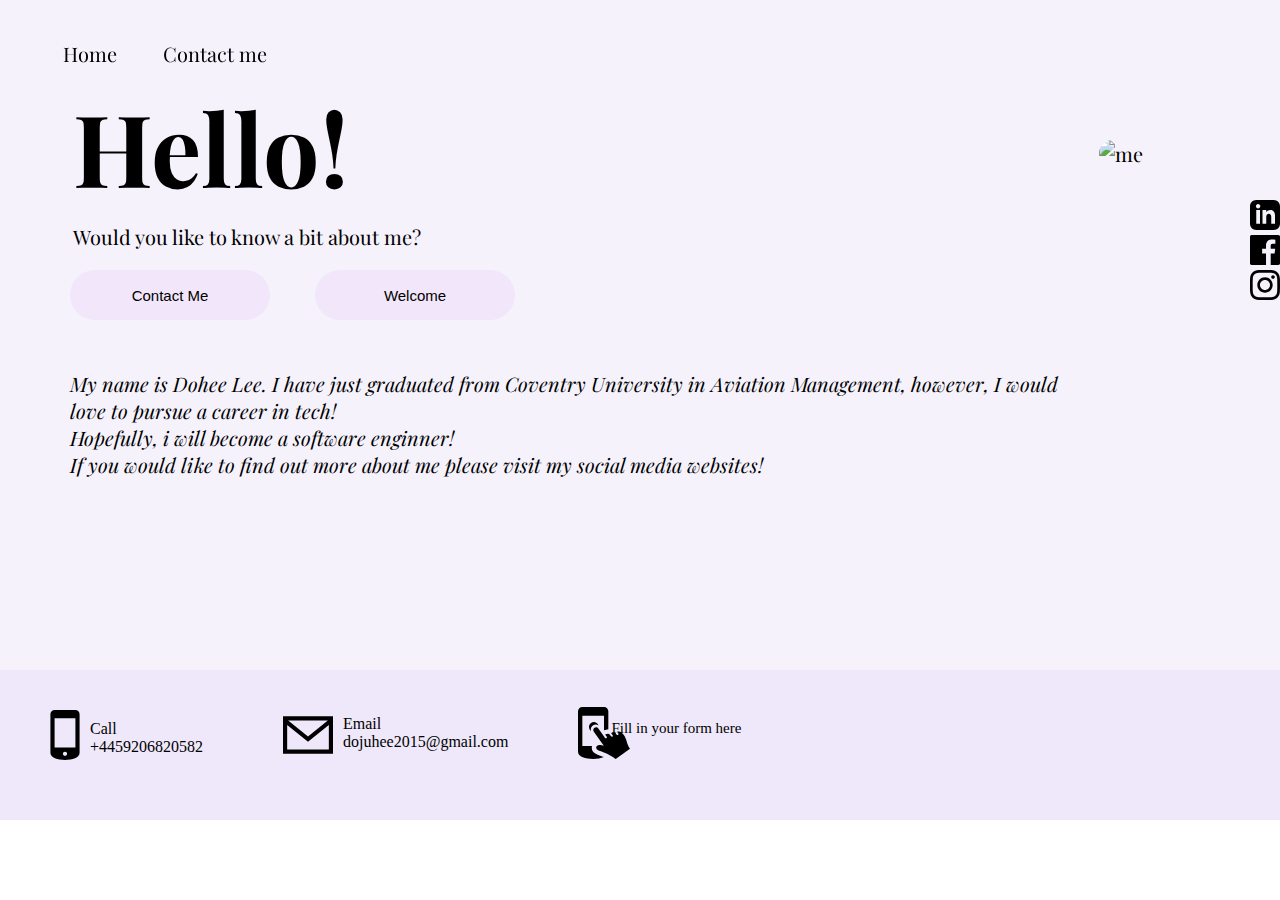
==== index.html @ febaa9a5 "first commit" ====
<!DOCTYPE html>
<html lang="en">
  <head>
    <link rel="stylesheet" href="index.css" />
    <link rel="preconnect" href="https://fonts.googleapis.com" />
    <link rel="preconnect" href="https://fonts.gstatic.com" crossorigin />
    <link
      href="https://fonts.googleapis.com/css2?family=Playfair+Display&display=swap"
      rel="stylesheet"
    />
    <meta charset="UTF-8" />
    <meta http-equiv="X-UA-Compatible" content="IE=edge" />
    <meta name="viewport" content="width=device-width, initial-scale=1.0" />
    <title>My website</title>
  </head>
  <body>
    <div class="me" id="about-me">
      <nav>
        <ul>
          <li><a href="#about-me">Home</a></li>
          <li><a href="#contact-d">Contact me</a></li>
        </ul>
      </nav>
      <div class="main">
        <h1>Hello!</h1>
        <p>Would you like to know a bit about me?</p>
        <a href="form.html"> <button>Contact Me</button> </a>
        <button id="button">Welcome</button>
        <p id="message"></p>
        <div class="about-me">
          <p class="information">
            My name is Dohee Lee. I have just graduated from Coventry University
            in Aviation Management, however, I would love to pursue a career in
            tech! <span>Hopefully, i will become a software enginner!</span> <span></span>If you would like to find out more about me please visit my social media websites! </span>
          </p>
          <div class="image">
            <img
              src="../Portfolio 1 /images/image1.jpeg"
              alt="me"
            />
            <div class="image-overlay">
              <img
                class="yoona"
                src="../Portfolio 1 /images/image2.jpeg"
                alt="another-me"
              />
            </div>
          </div>
        </div>
        <div class="social-area">
          <div class="social">
            <a href="https://www.linkedin.com/in/dohee-lee-7115001ba/">
              <svg
                xmlns="http://www.w3.org/2000/svg"
                width="30"
                height="30"
                viewBox="0 0 24 24"
              >
                <path
                  d="M19 0h-14c-2.761 0-5 2.239-5 5v14c0 2.761 2.239 5 5 5h14c2.762 0 5-2.239 5-5v-14c0-2.761-2.238-5-5-5zm-11 19h-3v-11h3v11zm-1.5-12.268c-.966 0-1.75-.79-1.75-1.764s.784-1.764 1.75-1.764 1.75.79 1.75 1.764-.783 1.764-1.75 1.764zm13.5 12.268h-3v-5.604c0-3.368-4-3.113-4 0v5.604h-3v-11h3v1.765c1.396-2.586 7-2.777 7 2.476v6.759z"
                />
              </svg>
            </a>
            <a href="https://www.facebook.com/dohee.lee.969">
              <svg
                xmlns="http://www.w3.org/2000/svg"
                width="30"
                height="30"
                viewBox="0 0 24 24"
              >
                <path
                  d="M22.675 0h-21.35c-.732 0-1.325.593-1.325 1.325v21.351c0 .731.593 1.324 1.325 1.324h11.495v-9.294h-3.128v-3.622h3.128v-2.671c0-3.1 1.893-4.788 4.659-4.788 1.325 0 2.463.099 2.795.143v3.24l-1.918.001c-1.504 0-1.795.715-1.795 1.763v2.313h3.587l-.467 3.622h-3.12v9.293h6.116c.73 0 1.323-.593 1.323-1.325v-21.35c0-.732-.593-1.325-1.325-1.325z"
                />
              </svg>
            </a>
            <a href="https://www.instagram.com/doyaa_lee">
              <svg
                xmlns="http://www.w3.org/2000/svg"
                width="30"
                height="30"
                viewBox="0 0 24 24"
              >
                <path
                  d="M12 2.163c3.204 0 3.584.012 4.85.07 3.252.148 4.771 1.691 4.919 4.919.058 1.265.069 1.645.069 4.849 0 3.205-.012 3.584-.069 4.849-.149 3.225-1.664 4.771-4.919 4.919-1.266.058-1.644.07-4.85.07-3.204 0-3.584-.012-4.849-.07-3.26-.149-4.771-1.699-4.919-4.92-.058-1.265-.07-1.644-.07-4.849 0-3.204.013-3.583.07-4.849.149-3.227 1.664-4.771 4.919-4.919 1.266-.057 1.645-.069 4.849-.069zm0-2.163c-3.259 0-3.667.014-4.947.072-4.358.2-6.78 2.618-6.98 6.98-.059 1.281-.073 1.689-.073 4.948 0 3.259.014 3.668.072 4.948.2 4.358 2.618 6.78 6.98 6.98 1.281.058 1.689.072 4.948.072 3.259 0 3.668-.014 4.948-.072 4.354-.2 6.782-2.618 6.979-6.98.059-1.28.073-1.689.073-4.948 0-3.259-.014-3.667-.072-4.947-.196-4.354-2.617-6.78-6.979-6.98-1.281-.059-1.69-.073-4.949-.073zm0 5.838c-3.403 0-6.162 2.759-6.162 6.162s2.759 6.163 6.162 6.163 6.162-2.759 6.162-6.163c0-3.403-2.759-6.162-6.162-6.162zm0 10.162c-2.209 0-4-1.79-4-4 0-2.209 1.791-4 4-4s4 1.791 4 4c0 2.21-1.791 4-4 4zm6.406-11.845c-.796 0-1.441.645-1.441 1.44s.645 1.44 1.441 1.44c.795 0 1.439-.645 1.439-1.44s-.644-1.44-1.439-1.44z"
                />
              </svg>
            </a>
          </div>
        </div>
      </div>
    </div>
    <div class="contact" id="contact-d">
      <div class="phone">
        <svg
          xmlns="http://www.w3.org/2000/svg"
          width="50"
          height="50"
          viewBox="0 0 24 24"
        >
          <path
            d="M7 0c-1.105 0-2 .896-2 2v18.678c-.001 2.213 3.503 3.322 7.005 3.322 3.498 0 6.995-1.106 6.995-3.322v-18.678c0-1.104-.895-2-2-2h-10zm5 22c-.552 0-1-.448-1-1s.448-1 1-1 1 .448 1 1-.448 1-1 1zm5-4h-10v-14h10v14z"
          />
        </svg>
      </div>
      <div class="phone-number">
        <div class="contact-me">Call</div>
        <div class="contact-me">+4459206820582</div>
      </div>
      <div class="email">
        <div>
          <svg
            xmlns="http://www.w3.org/2000/svg"
            width="50"
            height="50"
            viewBox="0 0 24 24"
          >
            <path
              d="M0 3v18h24v-18h-24zm21.518 2l-9.518 7.713-9.518-7.713h19.036zm-19.518 14v-11.817l10 8.104 10-8.104v11.817h-20z"
            />
          </svg>
        </div>
        <div class="email-container">
          <div class="email-info">Email</div>
          <div class="email-info">dojuhee2015@gmail.com</div>
        </div>
      </div>
      <div class="ways-to-contact">
        <a class="click" href="form.html">
          <svg
            xmlns="http://www.w3.org/2000/svg"
            width="52"
            height="52"
            viewBox="0 0 24 24"
          >
            <path
              d="M6.02 7.389c.399-.285.85-.417 1.292-.417.944 0 1.852.6 2.15 1.599-.382-.294-.83-.437-1.281-.437-.458 0-.919.147-1.321.434-.799.57-1.153 1.541-.845 2.461-1.242-.89-1.247-2.747.005-3.64zm3.741 12.77c.994.334 4.071 1.186 7.635 3.841l6.604-4.71c-1.713-2.402-1.241-4.082-2.943-6.468-1.162-1.628-1.827-1.654-3.037-1.432l.599.84c.361.507-.405 1.05-.764.544l-.534-.75c-.435-.609-1.279-.229-2.053-.051l.727 1.019c.36.505-.403 1.051-.764.544l-.629-.882c-.446-.626-1.318-.208-2.095-.01l.769 1.078c.363.508-.405 1.049-.764.544l-3.118-4.366c-.968-1.358-3.088.083-2.086 1.489l4.605 6.458c-.494-.183-1.363-.349-1.93-.349-1.754 0-2.429 1.92-.222 2.661zm-3.286-2.159h-4.475v-14h10v6.688l2-.471v-8.217c0-1.104-.895-2-2-2h-10c-1.105 0-2 .896-2 2v18.678c-.001 2.213 3.503 3.322 7.005 3.322 1.812 0 3.619-.299 4.944-.894-2.121-.946-6.378-1.576-5.474-5.106z"
            />
          </svg>
          </a>
          </div>
          <p class="click-form"> Fill in your form here</p>
        </div>
      </div>

    </div>
    <script src="app.js"></script>
  </body>
</html>
---- index.css ----
html,
body {
  padding: 0px;
  margin: 0px;
}

.me {
  background-color: #f5f2fc;
  height: 700px;
  font-size: 20px;
  font-family: 'Playfair display', sans-serif;
  margin-bottom: -30px;
}

nav {
  display: flex;
  justify-content: start;
}

ul {
  display: flex;
  justify-content: space-around;
  list-style-type: none;
  width: 250px;
  margin-right: 100px;
  margin-top: 40px;
  position: fixed;
  left: 0;
}

.main {
  height: 100%;
  margin-top: 80px;
  margin-left: 30px;
  align-items: center;
}

h1 {
  font-size: 100px;
  margin-left: 43px;
  margin-bottom: 10px;
}

.social-area {
  display: flex;
  justify-content: end;
}

.social {
  display: flex;
  flex-direction: column;
  justify-content: end;
  position: fixed;
  top: 200px;
}
p {
  margin-left: 43px;
  margin-top: 5px;
  font-size: 20px;
}

.about-me {
  display: flex;
  justify-content: column;
}

button {
  border: none;
  border-radius: 40px;
  font-size: 15px;
  margin-left: 40px;
  width: 200px;
  height: 50px;
  background-color: #f2e6fa;
  cursor: pointer;
}

button:hover {
  background-color: #e3dce8;
}

button:active {
  background-color: #dbd7de;
  color: black;
}

img {
  height: 400px;
  border-radius: 400px;
  position: relative;
  top: -200px;
  margin-right: 100px;
  cursor: pointer;
}

.yoona {
  width: 400px;
}

.image-overlay {
  position: relative;
  top: -405px;
  opacity: 0;
  transition: opacity 0.25s;
  object-fit: cover;
  width: 100%;
  height: 100%;
}

.image-overlay:hover {
  opacity: 1;
}

.information {
  padding: 10px;
  margin-left: 30px;
  font-style: italic;
  margin-top: 20px;
}

.contact {
  background-color: #eee8fa;
  height: 150px;
  display: flex;
}

.phone {
  margin-left: 40px;
  position: relative;
  bottom: -40px;
}

.phone-number {
  display: flex;
  flex-direction: column;
}
.contact-me {
  position: relative;
  bottom: -50px;
  display: flex;
  flex-direction: column;
}

.email {
  margin-left: 80px;
  margin-top: 40px;
  display: flex;
}

.email-container {
  margin-left: 10px;
  position: relative;
  bottom: -5px;
  display: flex;
  flex-direction: column;
}

.ways-to-contact {
  margin-left: 70px;
  display: flex;
  justify-content: space-around;
  width: 3px;
  position: relative;
  bottom: -40px;
}

.click {
  position: relative;
  top: -3px;
}

.click-form {
  font-size: 15px;
  margin-top: 50px;
  margin-left: 30px;
}

a {
  text-decoration: none;
  color: black;
}

span {
  display: block;
}

#message {
  font-size: 20px;
  font-style: italic;
}

#new-message {
  font-size: 20px;
  font-style: italic;
}
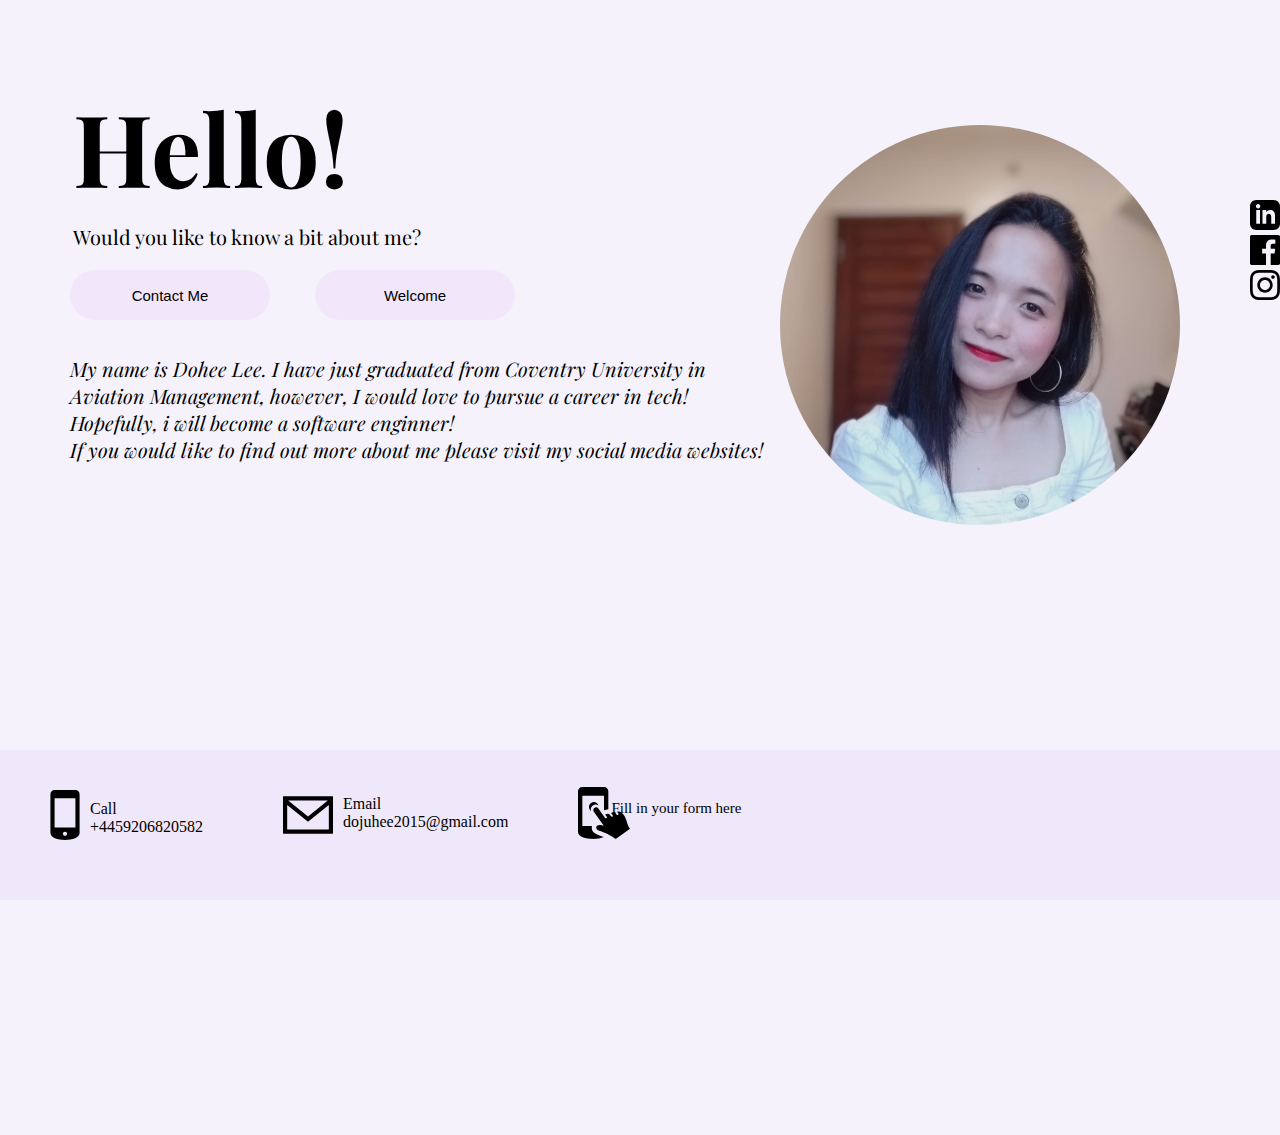
==== commit b9c63be5: "changed the styles" ====
--- a/index.html
+++ b/index.html
@@ -15,15 +15,10 @@
   </head>
   <body>
     <div class="me" id="about-me">
-      <nav>
-        <ul>
-          <li><a href="#about-me">Home</a></li>
-          <li><a href="#contact-d">Contact me</a></li>
-        </ul>
-      </nav>
+  
       <div class="main">
         <h1>Hello!</h1>
-        <p>Would you like to know a bit about me?</p>
+        <p  class="about-me">Would you like to know a bit about me?</p>
         <a href="form.html"> <button>Contact Me</button> </a>
         <button id="button">Welcome</button>
         <p id="message"></p>
@@ -35,13 +30,13 @@
           </p>
           <div class="image">
             <img
-              src="../Portfolio 1 /images/image1.jpeg"
+              src="./images/image1.jpeg"
               alt="me"
             />
             <div class="image-overlay">
               <img
                 class="yoona"
-                src="../Portfolio 1 /images/image2.jpeg"
+                src="./images/image2.jpeg"
                 alt="another-me"
               />
             </div>
--- a/index.css
+++ b/index.css
@@ -1,31 +1,17 @@
-html,
-body {
+* {
   padding: 0px;
   margin: 0px;
 }
 
+body {
+  background-color: #f5f2fc;
+}
+
 .me {
-  background-color: #f5f2fc;
   height: 700px;
   font-size: 20px;
   font-family: 'Playfair display', sans-serif;
   margin-bottom: -30px;
-}
-
-nav {
-  display: flex;
-  justify-content: start;
-}
-
-ul {
-  display: flex;
-  justify-content: space-around;
-  list-style-type: none;
-  width: 250px;
-  margin-right: 100px;
-  margin-top: 40px;
-  position: fixed;
-  left: 0;
 }
 
 .main {
@@ -41,6 +27,9 @@
   margin-bottom: 10px;
 }
 
+.about-me {
+  margin-bottom: 20px;
+}
 .social-area {
   display: flex;
   justify-content: end;
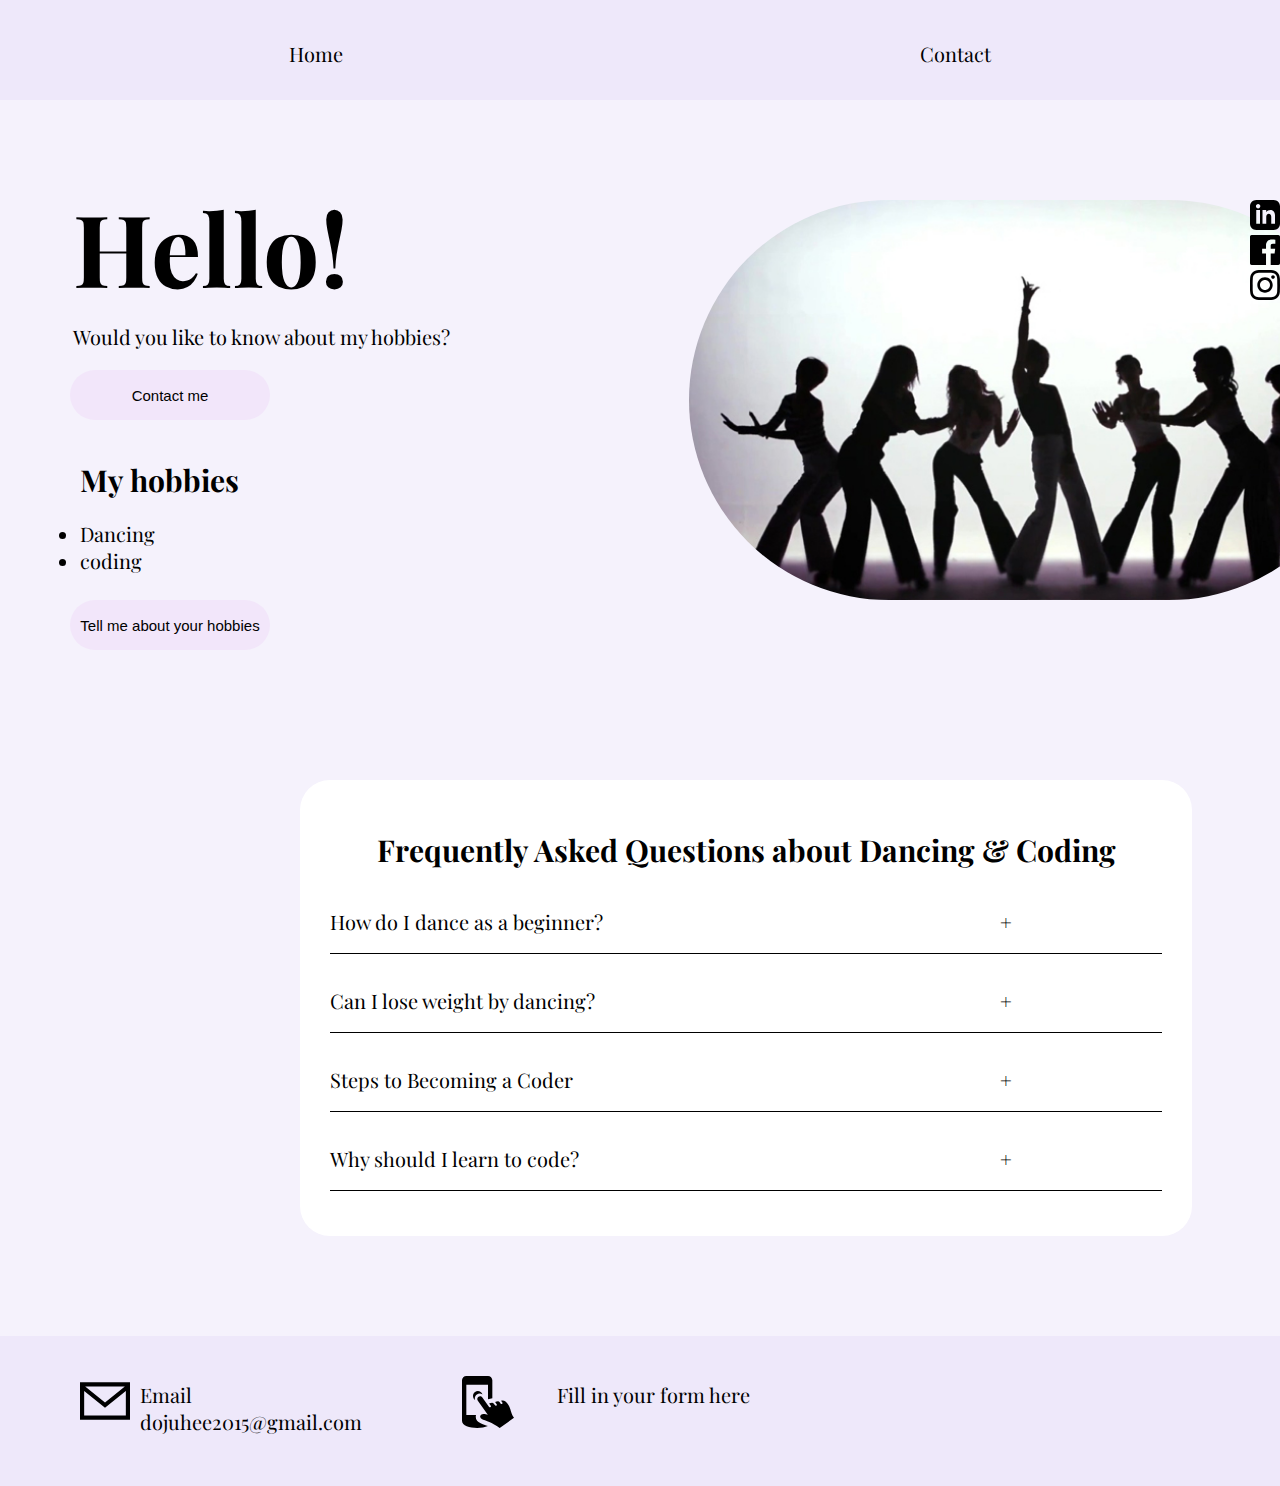
==== commit 625da251: "first commit" ====
--- a/index.html
+++ b/index.html
@@ -11,23 +11,34 @@
     <meta charset="UTF-8" />
     <meta http-equiv="X-UA-Compatible" content="IE=edge" />
     <meta name="viewport" content="width=device-width, initial-scale=1.0" />
-    <title>My website</title>
+    <title>My hobby</title>
   </head>
   <body>
-    <div class="me" id="about-me">
-  
-      <div class="main">
+    <section class="me" id="about-me">
+    <header>
+      <nav>
+        <ul class="navbar">
+          <li>Home</li>
+          <li>Contact</li>
+        </ul>
+      </nav>
+    </header>
+      <section class="main">
         <h1>Hello!</h1>
-        <p  class="about-me">Would you like to know a bit about me?</p>
-        <a href="form.html"> <button>Contact Me</button> </a>
-        <button id="button">Welcome</button>
-        <p id="message"></p>
+        <p  class="about-me">Would you like to know about my hobbies?</p>
+      <a href="form.html"> <button>Contact me</button></a>
+     
+       
         <div class="about-me">
-          <p class="information">
-            My name is Dohee Lee. I have just graduated from Coventry University
-            in Aviation Management, however, I would love to pursue a career in
-            tech! <span>Hopefully, i will become a software enginner!</span> <span></span>If you would like to find out more about me please visit my social media websites! </span>
-          </p>
+          <div class="information">
+            <h2 class="list">My hobbies</h2>
+            <ul class="hobbies">
+              <li class="hobby">Dancing</li>
+              <li class="hobby">coding</li>
+              </ul>
+          </div>
+          <button id="button" class="question1">Tell me about your hobbies</button>
+          <p id="message"></p>
           <div class="image">
             <img
               src="./images/image1.jpeg"
@@ -36,11 +47,13 @@
             <div class="image-overlay">
               <img
                 class="yoona"
-                src="./images/image2.jpeg"
+                src="./images/image2.png"
                 alt="another-me"
               />
             </div>
           </div>
+          
+
         </div>
         <div class="social-area">
           <div class="social">
@@ -82,25 +95,53 @@
             </a>
           </div>
         </div>
+      </section class="FAQ">
+      <div class="accordion">
+        <h2 class="accordian-title">Frequently Asked Questions about Dancing & Coding</h2>
+        <div class="content-container">
+          <div class="question">How do I dance as a beginner?</div>
+          <div class="answer">
+            For beginner dancers we start by introducing the foundation dances
+            gradually until the student gets familiar with them and once
+            comfortable, we move forward with the specialty dances.
+          </div>
+        </div>
+        <div class="content-container">
+          <div class="question">Can I lose weight by dancing?</div>
+          <div class="answer">
+            It is possible to be able to lose weight while dancing! Given the fact
+            that you are going to be in constant movement and your cardio is going
+            to be boosted regularly, the blood flow throughout your body is going
+            to be increased, therefore your metabolism will accelerate as opposed
+            to when your body is not moving. Ultimately you will start to shed
+            pounds as you continue to dance gradually!
+          </div>
+        </div>
+        <div class="content-container">
+          <div class="question">
+            Steps to Becoming a Coder
+          </div>
+          <div class="answer">
+            One of the first steps you can take when planning your career change is to take advantage of free online coding resources such as youtube, udemy or freeCodeCamp. Countless online sources provide valuable career advice, host opportunities for project-based learning.
+          </div>
+        </div>
+        <div class="content-container">
+          <div class="question">Why should I learn to code?</div>
+          <div class="answer">
+           Coding skills can boost your career. 
+            That's because an ability to code can take your career to the next level. Consider a business analyst who 
+            learns how to code. They can open new opportunities, including in business analytics and data science, with coding skills. 
+            Or coding can help them stand out at their next annual review.
+            Learning to code can mean qualifying for promotions or specialized roles. 
+          </div>
+        </div>
       </div>
-    </div>
-    <div class="contact" id="contact-d">
-      <div class="phone">
-        <svg
-          xmlns="http://www.w3.org/2000/svg"
-          width="50"
-          height="50"
-          viewBox="0 0 24 24"
-        >
-          <path
-            d="M7 0c-1.105 0-2 .896-2 2v18.678c-.001 2.213 3.503 3.322 7.005 3.322 3.498 0 6.995-1.106 6.995-3.322v-18.678c0-1.104-.895-2-2-2h-10zm5 22c-.552 0-1-.448-1-1s.448-1 1-1 1 .448 1 1-.448 1-1 1zm5-4h-10v-14h10v14z"
-          />
-        </svg>
-      </div>
-      <div class="phone-number">
-        <div class="contact-me">Call</div>
-        <div class="contact-me">+4459206820582</div>
-      </div>
+      <section>
+        
+      </section>
+    <section class="contact" id="contact-d">
+ 
+    
       <div class="email">
         <div>
           <svg
@@ -132,12 +173,9 @@
             />
           </svg>
           </a>
-          </div>
           <p class="click-form"> Fill in your form here</p>
         </div>
-      </div>
-
-    </div>
+    </section>
     <script src="app.js"></script>
   </body>
 </html>
--- a/index.css
+++ b/index.css
@@ -1,6 +1,7 @@
 * {
   padding: 0px;
   margin: 0px;
+  overflow: 'hidden';
 }
 
 body {
@@ -12,6 +13,18 @@
   font-size: 20px;
   font-family: 'Playfair display', sans-serif;
   margin-bottom: -30px;
+}
+
+nav {
+  background-color: #eee8fa;
+  height: 100px;
+}
+
+.navbar {
+  display: flex;
+  justify-content: space-around;
+  list-style-type: none;
+  padding-top: 40px;
 }
 
 .main {
@@ -19,6 +32,7 @@
   margin-top: 80px;
   margin-left: 30px;
   align-items: center;
+  overflow: hidden;
 }
 
 h1 {
@@ -76,58 +90,51 @@
 img {
   height: 400px;
   border-radius: 400px;
-  position: relative;
-  top: -200px;
-  margin-right: 100px;
+  margin-left: 450px;
+  position: absolute;
+  top: 200px;
+
   cursor: pointer;
 }
 
-.yoona {
-  width: 400px;
-}
-
 .image-overlay {
-  position: relative;
-  top: -405px;
+  position: absolute;
+  top: 1px;
   opacity: 0;
   transition: opacity 0.25s;
   object-fit: cover;
-  width: 100%;
-  height: 100%;
 }
 
 .image-overlay:hover {
   opacity: 1;
-}
-
-.information {
-  padding: 10px;
-  margin-left: 30px;
-  font-style: italic;
-  margin-top: 20px;
 }
 
 .contact {
   background-color: #eee8fa;
   height: 150px;
   display: flex;
-}
-
-.phone {
-  margin-left: 40px;
-  position: relative;
-  bottom: -40px;
-}
-
-.phone-number {
-  display: flex;
-  flex-direction: column;
-}
-.contact-me {
-  position: relative;
-  bottom: -50px;
-  display: flex;
-  flex-direction: column;
+
+  overflow: hidden;
+}
+
+.hobbies {
+  list-style-type: disc;
+}
+
+.question1 {
+  position: absolute;
+  top: 600px;
+}
+
+.information {
+  margin-left: 50px;
+  margin-top: 20px;
+}
+.list {
+  margin-bottom: 20px;
+}
+.more-hobbies {
+  margin-top: 100px;
 }
 
 .email {
@@ -145,23 +152,10 @@
 }
 
 .ways-to-contact {
-  margin-left: 70px;
   display: flex;
   justify-content: space-around;
-  width: 3px;
-  position: relative;
-  bottom: -40px;
-}
-
-.click {
-  position: relative;
-  top: -3px;
-}
-
-.click-form {
-  font-size: 15px;
-  margin-top: 50px;
-  margin-left: 30px;
+  margin-left: 100px;
+  margin-top: 40px;
 }
 
 a {
@@ -174,11 +168,66 @@
 }
 
 #message {
-  font-size: 20px;
+  font-size: 40px;
   font-style: italic;
-}
-
-#new-message {
-  font-size: 20px;
-  font-style: italic;
-}
+  position: absolute;
+  top: 660px;
+}
+
+.accordion {
+  width: 65%;
+  background-color: #ffffff;
+  padding: 30px;
+  border-radius: 30px;
+  margin-left: 300px;
+  margin-top: -100px;
+  margin-bottom: 100px;
+}
+
+h2 {
+  margin: 0;
+  text-align: center;
+  margin: 20px 0px 20px 0;
+}
+
+.accordion .content-container .question {
+  font-size: 20px;
+  padding: 18px 0px;
+  cursor: pointer;
+  border-bottom: 1px solid black;
+}
+
+.accordion .content-container .question:after {
+  content: '+';
+  position: absolute;
+  left: 1000px;
+}
+
+.question:hover {
+  color: #f7e4d2;
+}
+
+.accordion .content-container .answer {
+  padding-top: 15px;
+  font-size: 20px;
+  line-height: 1.5;
+  width: 100%;
+
+  height: 0px;
+  overflow: hidden;
+  transition: 1s;
+}
+
+.accordion .content-container.active .question {
+  font-size: 18px;
+  transition: 2s;
+}
+
+.accordion .content-container.active .question::after {
+  content: '-';
+  transition: 5s;
+}
+
+.accordion .content-container.active .answer {
+  height: 150px;
+}
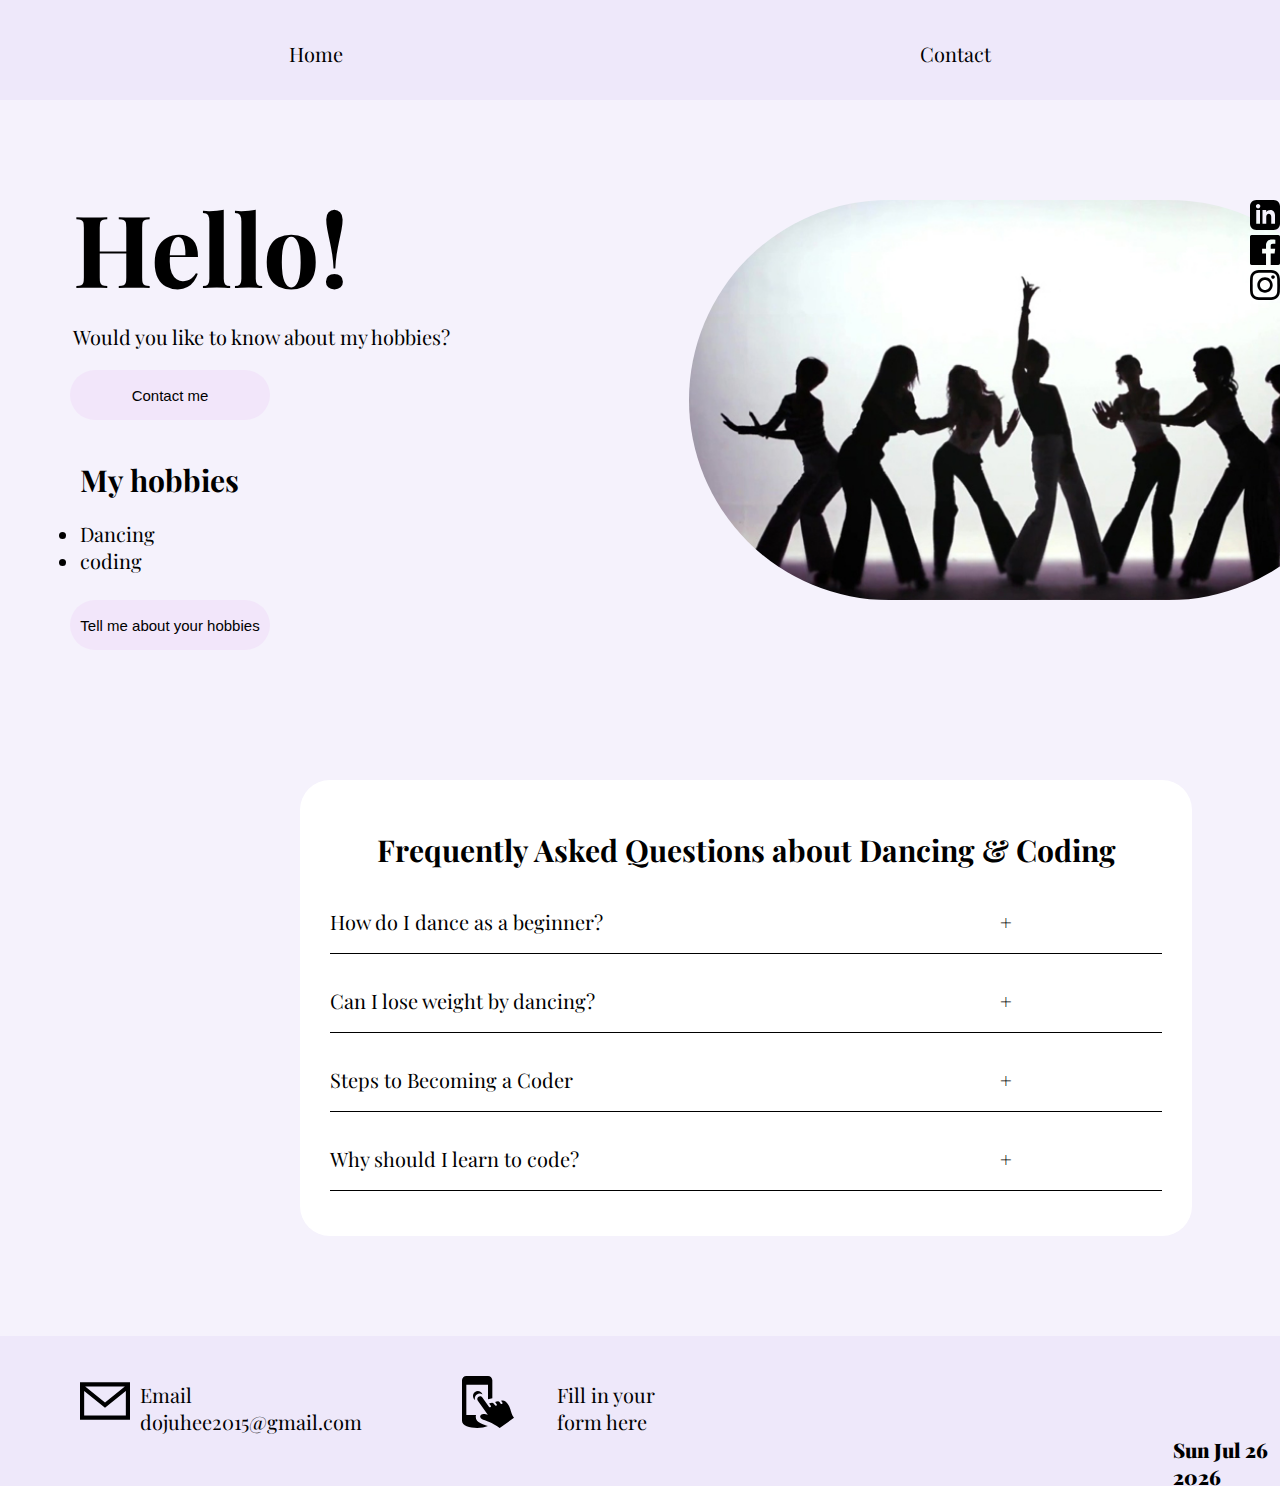
==== commit 8045e015: "added the date" ====
--- a/index.html
+++ b/index.html
@@ -175,7 +175,9 @@
           </a>
           <p class="click-form"> Fill in your form here</p>
         </div>
+        <p id="date"></p>
     </section>
+    <p id="date"></p>
     <script src="app.js"></script>
   </body>
 </html>
--- a/index.css
+++ b/index.css
@@ -231,3 +231,9 @@
 .accordion .content-container.active .answer {
   height: 150px;
 }
+
+#date {
+  margin-top: 100px;
+  margin-left: 500px;
+  font-weight: 900;
+}
